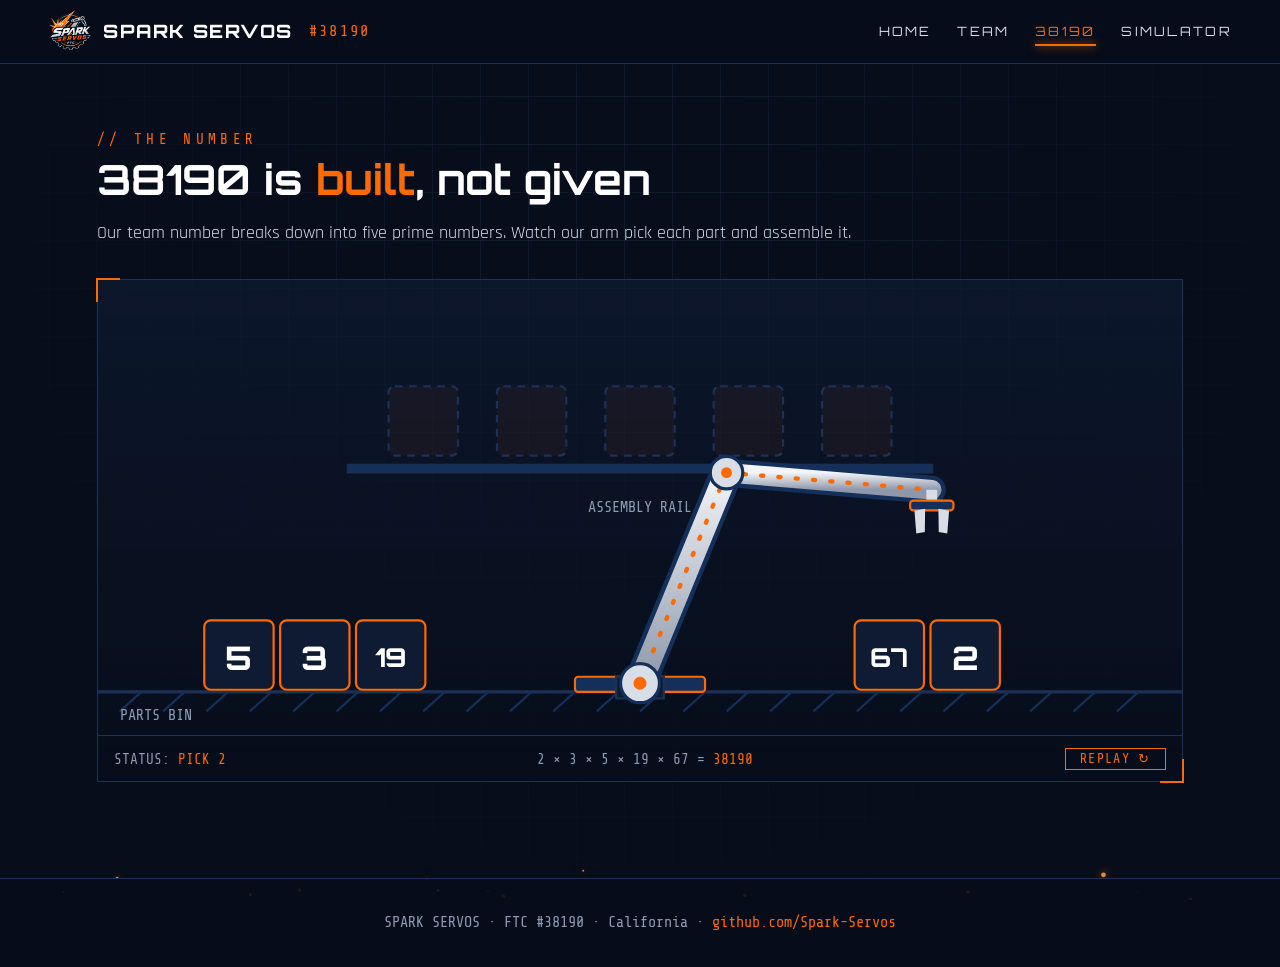
==== number.html @ 9294f1ab "Move team number to its own tab, add team teaser and BIOBUZZ simulator embed Co-Authored-By: Claude " ====
<!DOCTYPE html>
<html lang="en">
<head>
<meta charset="utf-8">
<meta name="viewport" content="width=device-width, initial-scale=1">
<title>38190 · Spark Servos FTC</title>
<meta name="description" content="Our team number, 38190, is 2 × 3 × 5 × 19 × 67. Watch our robot arm build it.">
<link rel="icon" href="assets/favicon.png">
<link rel="preconnect" href="https://fonts.googleapis.com">
<link rel="preconnect" href="https://fonts.gstatic.com" crossorigin>
<link href="https://fonts.googleapis.com/css2?family=Orbitron:wght@500;700;900&family=Rajdhani:wght@400;600&family=Share+Tech+Mono&display=swap" rel="stylesheet">
<link rel="stylesheet" href="css/style.css">
</head>
<body>
<div class="grid-bg"></div>
<canvas id="sparks"></canvas>

<header class="nav">
  <a class="brand" href="index.html"><img src="assets/logo.png" alt="Spark Servos logo">SPARK SERVOS<small>#38190</small></a>
  <ul class="links">
    <li><a href="index.html">Home</a></li>
    <li><a href="team.html">Team</a></li>
    <li><a class="active" href="number.html">38190</a></li>
    <li><a href="index.html#sim">Simulator</a></li>
  </ul>
</header>

<main>
  <section class="page-head-sec">
    <div class="wrap">
      <div class="reveal">
        <div class="eyebrow">// the number</div>
        <h2>38190 is <em>built</em>, not given</h2>
        <p>Our team number breaks down into five prime numbers. Watch our arm pick each part and assemble it.</p>
      </div>
      <div class="stage-wrap reveal">
        <svg id="stage" viewBox="0 0 1000 420" role="img" aria-label="Animated robot arm picking up prime-number tiles and placing them into slots to build 38190"></svg>
        <div class="stage-bar">
          <span>STATUS: <b id="status">IDLE</b></span>
          <span id="product">2 × 3 × 5 × 19 × 67 = <b>38190</b></span>
          <button id="replay" type="button">REPLAY ↻</button>
        </div>
      </div>
    </div>
  </section>
</main>

<footer>
  <div class="wrap">SPARK SERVOS · FTC #38190 · California · <a href="https://github.com/Spark-Servos">github.com/Spark-Servos</a></div>
</footer>

<script src="js/main.js"></script>
</body>
</html>
---- css/style.css ----
:root {
  --bg: #070d1a;
  --bg2: #0b1426;
  --panel: #0f1b33;
  --line: #1d3157;
  --navy: #14305a;
  --orange: #ff6a00;
  --orange2: #ffa23a;
  --silver: #d8dde6;
  --white: #ffffff;
  --muted: #8d9bb5;
  --display: 'Orbitron', 'Rajdhani', system-ui, sans-serif;
  --body: 'Rajdhani', system-ui, sans-serif;
  --mono: 'Share Tech Mono', ui-monospace, monospace;
}

* { box-sizing: border-box; margin: 0; padding: 0; }
html { scroll-behavior: smooth; }
body {
  background: var(--bg);
  color: var(--silver);
  font-family: var(--body);
  font-size: 1.15rem;
  line-height: 1.55;
  overflow-x: hidden;
}
a { color: inherit; text-decoration: none; }
img { max-width: 100%; display: block; }

/* background layers */
#sparks { position: fixed; inset: 0; z-index: 0; pointer-events: none; }
.grid-bg {
  position: fixed; inset: 0; z-index: 0; pointer-events: none;
  background-image:
    linear-gradient(rgba(29,49,87,.35) 1px, transparent 1px),
    linear-gradient(90deg, rgba(29,49,87,.35) 1px, transparent 1px);
  background-size: 48px 48px;
  mask-image: radial-gradient(ellipse at 50% 30%, #000 20%, transparent 75%);
  -webkit-mask-image: radial-gradient(ellipse at 50% 30%, #000 20%, transparent 75%);
  animation: gridmove 24s linear infinite;
}
@keyframes gridmove { to { background-position: 48px 48px, 48px 48px; } }
main, header, footer { position: relative; z-index: 1; }

/* nav */
.nav {
  position: sticky; top: 0; z-index: 50;
  display: flex; align-items: center; justify-content: space-between;
  padding: .6rem clamp(1rem, 4vw, 3rem);
  background: rgba(7,13,26,.82);
  backdrop-filter: blur(10px);
  border-bottom: 1px solid var(--line);
}
.brand { display: flex; align-items: center; gap: .7rem; font-family: var(--display); font-weight: 800; letter-spacing: .08em; color: var(--white); }
.brand img { width: 44px; height: 44px; transition: transform .6s; }
.brand:hover img { transform: rotate(360deg); }
.brand small { color: var(--orange); font-family: var(--mono); font-weight: 400; letter-spacing: .15em; margin-left: .3rem; }
.links { display: flex; gap: 1.6rem; list-style: none; }
.links a {
  font-family: var(--display); font-size: .8rem; letter-spacing: .18em; text-transform: uppercase;
  padding: .4rem 0; position: relative; color: var(--silver);
}
.links a::after {
  content: ''; position: absolute; left: 0; bottom: 0; height: 2px; width: 0; background: var(--orange);
  box-shadow: 0 0 10px var(--orange); transition: width .3s;
}
.links a:hover::after, .links a.active::after { width: 100%; }
.links a.active { color: var(--orange); }

/* buttons */
.btn {
  display: inline-block; font-family: var(--display); font-weight: 700; font-size: .85rem; letter-spacing: .16em; text-transform: uppercase;
  padding: .9rem 1.8rem; color: #111; background: linear-gradient(135deg, var(--orange2), var(--orange));
  clip-path: polygon(14px 0, 100% 0, calc(100% - 14px) 100%, 0 100%);
  transition: transform .2s, filter .2s;
}
.btn:hover { transform: translateY(-3px); filter: brightness(1.15) drop-shadow(0 0 12px var(--orange)); }
.btn.ghost { background: transparent; color: var(--white); box-shadow: inset 0 0 0 2px var(--orange); clip-path: none; }
.btn.ghost:hover { background: rgba(255,106,0,.12); }

/* layout */
.wrap { max-width: 1150px; margin: 0 auto; padding: 0 clamp(1rem, 4vw, 2rem); }
section { padding: clamp(3rem, 8vw, 6rem) 0; }
.eyebrow { font-family: var(--mono); color: var(--orange); letter-spacing: .3em; text-transform: uppercase; font-size: .9rem; }
h1, h2, h3 { font-family: var(--display); color: var(--white); line-height: 1.1; }
h2 { font-size: clamp(1.7rem, 4vw, 2.6rem); margin: .4rem 0 1rem; }
h2 em { font-style: normal; color: var(--orange); }

/* hero */
.hero { min-height: calc(100vh - 70px); display: flex; align-items: center; padding: 2rem 0 3rem; }
.hero .wrap { display: grid; grid-template-columns: 1.05fr 1fr; gap: 2rem; align-items: center; }
.hero h1 { font-size: clamp(2.3rem, 6vw, 4.4rem); margin: .6rem 0 1rem; }
.hero h1 span { color: var(--orange); text-shadow: 0 0 24px rgba(255,106,0,.55); }
.hero p { max-width: 34rem; color: var(--silver); }
.cta { display: flex; gap: 1rem; flex-wrap: wrap; margin-top: 2rem; }
.hero-art { position: relative; aspect-ratio: 1; max-width: 520px; width: 100%; justify-self: center; }
.hero-art .logo { position: absolute; inset: 9%; width: 82%; height: 82%; filter: drop-shadow(0 0 30px rgba(255,106,0,.35)); animation: float 5s ease-in-out infinite; }
@keyframes float { 50% { transform: translateY(-12px); } }
.ring { position: absolute; inset: 0; width: 100%; height: 100%; }
.ring.spin { animation: spin 40s linear infinite; }
.ring.spin.rev { animation-duration: 60s; animation-direction: reverse; }
@keyframes spin { to { transform: rotate(360deg); } }

/* glitch / boot text */
.typed::after { content: '▌'; color: var(--orange); animation: blink 1s steps(2) infinite; margin-left: 2px; }
@keyframes blink { 50% { opacity: 0; } }

/* stat bar */
.stats { display: grid; grid-template-columns: repeat(4, 1fr); gap: 1px; background: var(--line); border: 1px solid var(--line); margin-top: 3rem; }
.stat { background: var(--panel); padding: 1.2rem; text-align: center; }
.stat b { display: block; font-family: var(--display); font-size: 1.9rem; color: var(--orange); }
.stat span { font-family: var(--mono); font-size: .85rem; letter-spacing: .15em; color: var(--muted); text-transform: uppercase; }

/* reveal */
.reveal { opacity: 0; transform: translateY(40px); transition: opacity .8s, transform .8s cubic-bezier(.2,.8,.2,1); }
.reveal.in { opacity: 1; transform: none; }

/* cards */
.cards { display: grid; grid-template-columns: repeat(3, 1fr); gap: 1.4rem; margin-top: 2rem; }
.card {
  background: linear-gradient(160deg, var(--panel), var(--bg2));
  border: 1px solid var(--line); padding: 1.6rem; position: relative;
  clip-path: polygon(0 0, calc(100% - 22px) 0, 100% 22px, 100% 100%, 0 100%);
  transition: transform .3s, border-color .3s, box-shadow .3s;
}
.card:hover { transform: translateY(-6px); border-color: var(--orange); box-shadow: 0 10px 40px rgba(255,106,0,.15); }
.card h3 { font-size: 1.05rem; letter-spacing: .1em; margin-bottom: .6rem; color: var(--orange); }
.card .ico { width: 44px; height: 44px; margin-bottom: 1rem; color: var(--orange); }

/* pick & place stage */
.stage-wrap { background: linear-gradient(180deg, rgba(15,27,51,.7), rgba(7,13,26,.9)); border: 1px solid var(--line); position: relative; margin-top: 2rem; }
.stage-wrap::before, .stage-wrap::after { content: ''; position: absolute; width: 22px; height: 22px; border: 2px solid var(--orange); }
.stage-wrap::before { top: -2px; left: -2px; border-right: 0; border-bottom: 0; }
.stage-wrap::after { bottom: -2px; right: -2px; border-left: 0; border-top: 0; }
#stage { width: 100%; height: auto; display: block; }
.stage-bar { display: flex; justify-content: space-between; gap: 1rem; flex-wrap: wrap; padding: .7rem 1rem; border-top: 1px solid var(--line); font-family: var(--mono); font-size: .9rem; color: var(--muted); }
.stage-bar b { color: var(--orange); font-weight: 400; }
.stage-bar button {
  background: none; border: 1px solid var(--orange); color: var(--orange); font-family: var(--mono); padding: .15rem .9rem; cursor: pointer; letter-spacing: .1em;
}
.stage-bar button:hover { background: var(--orange); color: #111; }
.tile rect { fill: var(--panel); stroke: var(--orange); stroke-width: 2; }
.tile text { font-family: var(--display); font-weight: 800; fill: var(--white); text-anchor: middle; dominant-baseline: central; }
.slot rect { fill: rgba(255,106,0,.05); stroke: var(--line); stroke-width: 2; stroke-dasharray: 7 6; }
.slot text { font-family: var(--mono); fill: var(--muted); text-anchor: middle; font-size: 14px; }

/* team */
.page-head { padding: 4rem 0 1rem; text-align: center; }
.page-head h1 { font-size: clamp(2rem, 6vw, 3.6rem); margin: .5rem 0; }
.page-head p { color: var(--muted); max-width: 36rem; margin: 0 auto; }
.team { display: flex; flex-wrap: wrap; justify-content: center; gap: 3.2rem 1.4rem; padding-top: 6rem; }
.member { position: relative; flex: 0 0 calc((100% - 4.2rem) / 4); }
.member .claw {
  position: absolute; left: 50%; top: -90px; width: 46px; margin-left: -23px; z-index: 3; pointer-events: none;
  transform: translateY(-260px); opacity: 0;
}
.member .claw .cable { position: absolute; left: 50%; bottom: 100%; width: 2px; height: 600px; margin-left: -1px; background: linear-gradient(var(--line), var(--silver)); }
.member.in .claw { animation: clawdrop 2.4s cubic-bezier(.5,0,.3,1) forwards; }
.member .card { opacity: 0; transform: translateY(-120px) rotate(-4deg); text-align: center; padding: 2rem 1rem 1.5rem; }
.member.in .card { animation: carddrop 1.1s cubic-bezier(.3,1.4,.5,1) .9s forwards; }
@keyframes clawdrop {
  0% { transform: translateY(-260px); opacity: 1; }
  38% { transform: translateY(0); opacity: 1; }
  50% { transform: translateY(0); opacity: 1; }
  99% { transform: translateY(-260px); opacity: 1; }
  100% { transform: translateY(-260px); opacity: 0; }
}
@keyframes carddrop { to { opacity: 1; transform: none; } }
.claw .jaw { transform-origin: 50% 0; }
.member.in .claw .jawL { animation: jawL 2.4s forwards; }
.member.in .claw .jawR { animation: jawR 2.4s forwards; }
@keyframes jawL { 0%,30% { transform: rotate(8deg); } 40%,50% { transform: rotate(-26deg); } 70%,100% { transform: rotate(8deg); } }
@keyframes jawR { 0%,30% { transform: rotate(-8deg); } 40%,50% { transform: rotate(26deg); } 70%,100% { transform: rotate(-8deg); } }
.member.in:hover .card { transform: translateY(-6px); }
.dial { width: 110px; height: 110px; margin: 0 auto 1rem; position: relative; }
.dial svg { width: 100%; height: 100%; }
.dial .needle { transform-origin: 50px 50px; transition: transform 1s cubic-bezier(.3,1.5,.5,1); }
.member:hover .dial .needle { transform: rotate(var(--hover, 120deg)); }
.dial .initial { position: absolute; inset: 0; display: grid; place-items: center; font-family: var(--display); font-weight: 800; font-size: 2rem; color: var(--white); }
.member h3 { font-size: 1.25rem; letter-spacing: .08em; }
.member .grade { font-family: var(--mono); color: var(--orange); letter-spacing: .12em; margin-top: .2rem; }
.member .id { position: absolute; top: .6rem; left: .9rem; font-family: var(--mono); font-size: .8rem; color: var(--muted); }
.member .bar { height: 3px; background: var(--line); margin-top: 1rem; overflow: hidden; }
.member .bar i { display: block; height: 100%; width: 0; background: linear-gradient(90deg, var(--orange), var(--orange2)); transition: width 1.6s 2s; }
.member.in .bar i { width: var(--w); }

/* number factor */
.eq { display: flex; flex-wrap: wrap; align-items: center; justify-content: center; gap: .6rem; font-family: var(--display); font-weight: 800; font-size: clamp(1.4rem, 4vw, 2.6rem); color: var(--white); margin-top: 1.5rem; }
.eq .op { color: var(--orange); }

footer { border-top: 1px solid var(--line); padding: 2rem 0; text-align: center; font-family: var(--mono); color: var(--muted); font-size: .95rem; background: rgba(7,13,26,.9); }
footer a { color: var(--orange); }

/* responsive */
@media (max-width: 900px) {
  .hero .wrap { grid-template-columns: 1fr; text-align: center; }
  .hero p { margin: 0 auto; }
  .cta { justify-content: center; }
  .hero-art { max-width: 340px; order: -1; }
  .cards { grid-template-columns: 1fr; }
  .member { flex-basis: calc((100% - 1.4rem) / 2); }
  .stats { grid-template-columns: repeat(2, 1fr); }
}
@media (max-width: 520px) {
  .links { gap: .9rem; }
  .brand small { display: none; }
  .member { flex-basis: 100%; }
}
@media (prefers-reduced-motion: reduce) {
  *, *::before, *::after { animation-duration: .01ms !important; animation-iteration-count: 1 !important; transition-duration: .01ms !important; }
  .reveal, .member .card { opacity: 1 !important; transform: none !important; }
  .member .claw { display: none; }
}

/* teaser chips + simulator embed */
.chips { display: flex; flex-wrap: wrap; gap: .7rem; margin-top: 1.6rem; }
.chips span { font-family: var(--display); font-size: .85rem; letter-spacing: .12em; text-transform: uppercase; color: var(--white); padding: .5rem 1.1rem; border: 1px solid var(--line); background: var(--panel); clip-path: polygon(10px 0, 100% 0, calc(100% - 10px) 100%, 0 100%); transition: .25s; }
.chips span:hover { border-color: var(--orange); color: var(--orange); transform: translateY(-3px); }
.chips span:nth-child(4) { color: var(--orange); }
#team-teaser .cta { margin-top: 2rem; }
iframe.sim { display: block; width: 100%; height: min(75vh, 640px); min-height: 380px; border: 0; background: #000; }
.stage-bar a.open { color: var(--orange); letter-spacing: .1em; }
.stage-bar a.open:hover { text-decoration: underline; }
.page-head-sec { padding-top: 4rem; }
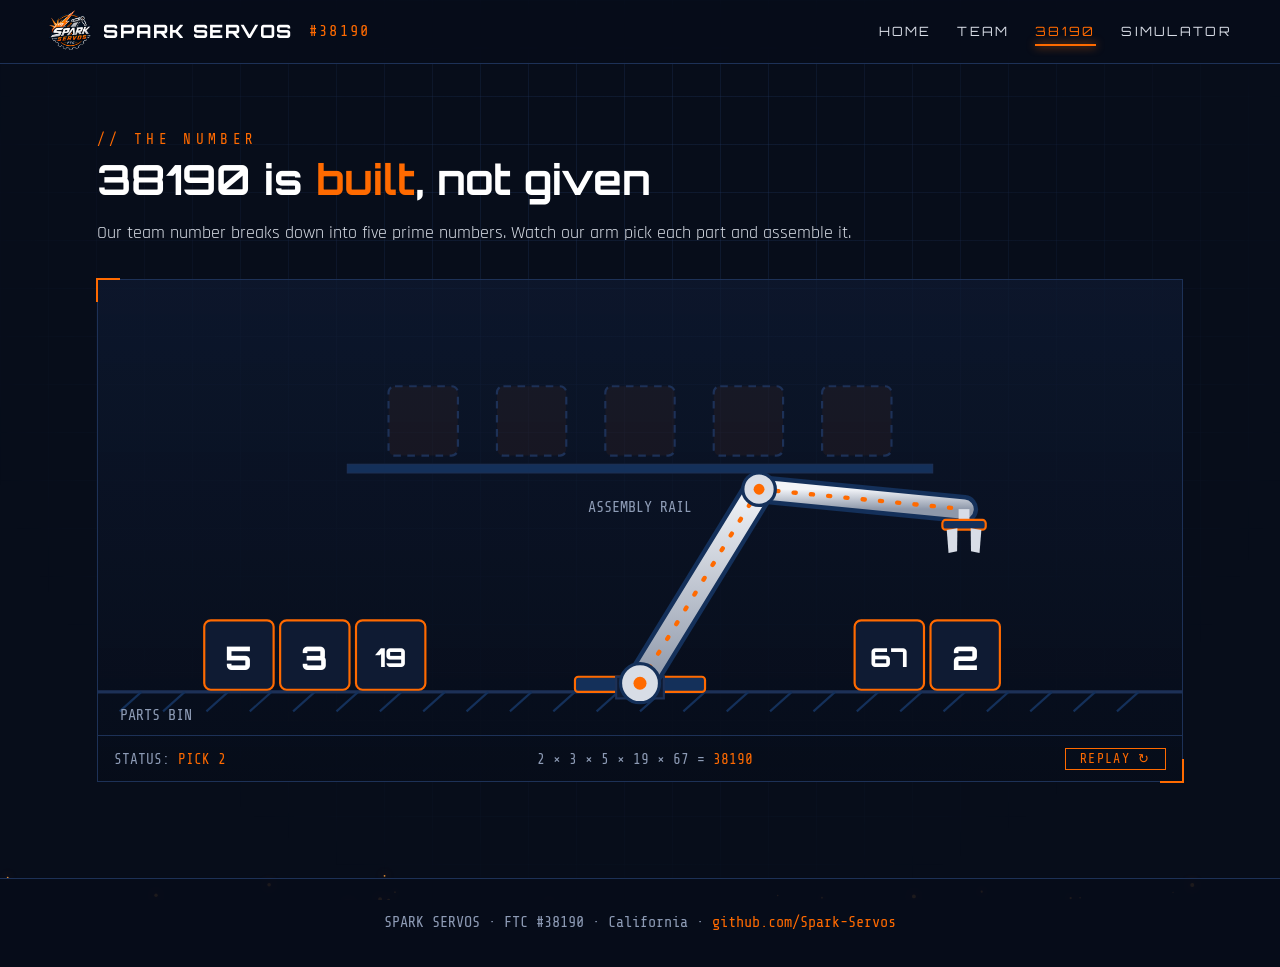
==== commit c86a0105: "Enlarge simulator embed, add fullscreen button, fix mobile nav overflow Co-Authored-By: Claude Sonne" ====
--- a/number.html
+++ b/number.html
@@ -16,7 +16,7 @@
 <canvas id="sparks"></canvas>
 
 <header class="nav">
-  <a class="brand" href="index.html"><img src="assets/logo.png" alt="Spark Servos logo">SPARK SERVOS<small>#38190</small></a>
+  <a class="brand" href="index.html"><img src="assets/logo.png" alt="Spark Servos logo"><span>SPARK SERVOS</span><small>#38190</small></a>
   <ul class="links">
     <li><a href="index.html">Home</a></li>
     <li><a href="team.html">Team</a></li>
--- a/css/style.css
+++ b/css/style.css
@@ -87,7 +87,7 @@
 h2 em { font-style: normal; color: var(--orange); }
 
 /* hero */
-.hero { min-height: calc(100vh - 70px); display: flex; align-items: center; padding: 2rem 0 3rem; }
+.hero { overflow-x: clip; min-height: calc(100vh - 70px); display: flex; align-items: center; padding: 2rem 0 3rem; }
 .hero .wrap { display: grid; grid-template-columns: 1.05fr 1fr; gap: 2rem; align-items: center; }
 .hero h1 { font-size: clamp(2.3rem, 6vw, 4.4rem); margin: .6rem 0 1rem; }
 .hero h1 span { color: var(--orange); text-shadow: 0 0 24px rgba(255,106,0,.55); }
@@ -203,7 +203,8 @@
 }
 @media (max-width: 520px) {
   .links { gap: .9rem; }
-  .brand small { display: none; }
+  .brand small, .brand span { display: none; }
+  .links a { font-size: .7rem; letter-spacing: .1em; }
   .member { flex-basis: 100%; }
 }
 @media (prefers-reduced-motion: reduce) {
@@ -216,9 +217,14 @@
 .chips { display: flex; flex-wrap: wrap; gap: .7rem; margin-top: 1.6rem; }
 .chips span { font-family: var(--display); font-size: .85rem; letter-spacing: .12em; text-transform: uppercase; color: var(--white); padding: .5rem 1.1rem; border: 1px solid var(--line); background: var(--panel); clip-path: polygon(10px 0, 100% 0, calc(100% - 10px) 100%, 0 100%); transition: .25s; }
 .chips span:hover { border-color: var(--orange); color: var(--orange); transform: translateY(-3px); }
-.chips span:nth-child(4) { color: var(--orange); }
+.chips span:nth-child(4), .chips span:nth-child(5), .chips span:nth-child(6) { color: var(--orange); }
 #team-teaser .cta { margin-top: 2rem; }
-iframe.sim { display: block; width: 100%; height: min(75vh, 640px); min-height: 380px; border: 0; background: #000; }
+#sim .wrap.wide { max-width: 1600px; }
+iframe.sim { display: block; width: 100%; height: max(640px, calc(100vh - 150px)); border: 0; background: #000; }
+.sim-wrap:fullscreen { display: flex; flex-direction: column; background: #000; margin: 0; }
+.sim-wrap:fullscreen iframe.sim { flex: 1; height: auto; }
+.sim-wrap:fullscreen::before, .sim-wrap:fullscreen::after { display: none; }
+.stage-bar span:last-child { display: flex; gap: 1.2rem; align-items: center; }
 .stage-bar a.open { color: var(--orange); letter-spacing: .1em; }
 .stage-bar a.open:hover { text-decoration: underline; }
 .page-head-sec { padding-top: 4rem; }
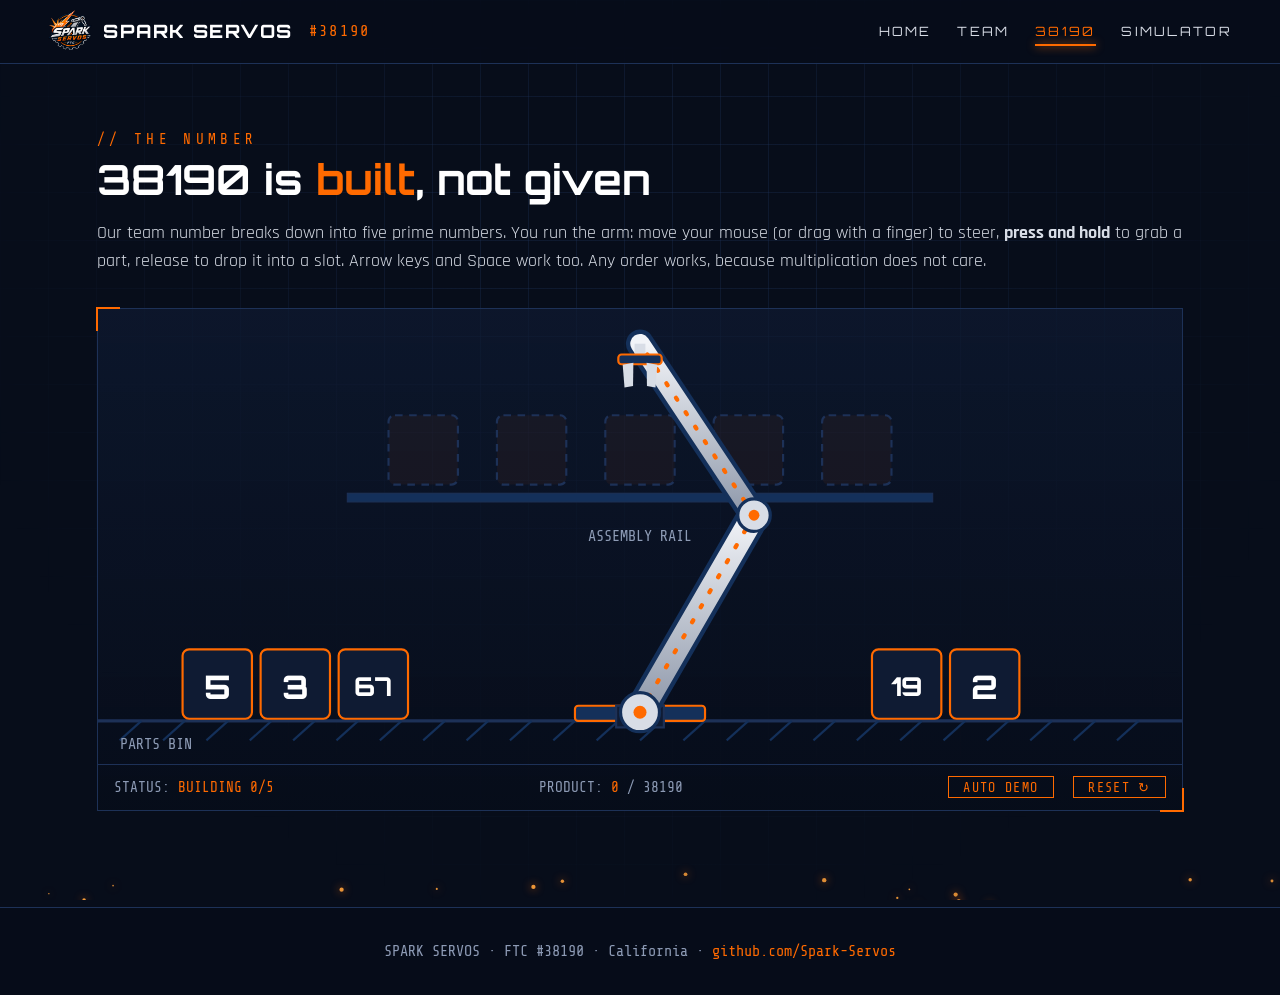
==== commit cb641fc9: "Make the number-page robot arm human controlled (mouse/touch/keyboard), keep auto demo Co-Authored-B" ====
--- a/number.html
+++ b/number.html
@@ -31,14 +31,14 @@
       <div class="reveal">
         <div class="eyebrow">// the number</div>
         <h2>38190 is <em>built</em>, not given</h2>
-        <p>Our team number breaks down into five prime numbers. Watch our arm pick each part and assemble it.</p>
+        <p>Our team number breaks down into five prime numbers. You run the arm: move your mouse (or drag with a finger) to steer, <b>press and hold</b> to grab a part, release to drop it into a slot. Arrow keys and Space work too. Any order works, because multiplication does not care.</p>
       </div>
       <div class="stage-wrap reveal">
-        <svg id="stage" viewBox="0 0 1000 420" role="img" aria-label="Animated robot arm picking up prime-number tiles and placing them into slots to build 38190"></svg>
+        <svg id="stage" tabindex="0" viewBox="0 0 1000 420" role="img" aria-label="Animated robot arm picking up prime-number tiles and placing them into slots to build 38190"></svg>
         <div class="stage-bar">
           <span>STATUS: <b id="status">IDLE</b></span>
-          <span id="product">2 × 3 × 5 × 19 × 67 = <b>38190</b></span>
-          <button id="replay" type="button">REPLAY ↻</button>
+          <span id="product"></span>
+          <span class="btns"><button id="demo" type="button">AUTO DEMO</button> <button id="reset" type="button">RESET ↻</button></span>
         </div>
       </div>
     </div>
--- a/css/style.css
+++ b/css/style.css
@@ -228,3 +228,9 @@
 .stage-bar a.open { color: var(--orange); letter-spacing: .1em; }
 .stage-bar a.open:hover { text-decoration: underline; }
 .page-head-sec { padding-top: 4rem; }
+
+/* human-controlled arm */
+#stage { touch-action: none; cursor: crosshair; user-select: none; -webkit-user-select: none; }
+#stage:focus-visible { outline: 2px solid var(--orange); outline-offset: -2px; }
+.stage-bar .btns { display: flex; gap: .6rem; }
+.slot rect { transition: fill .15s, stroke .15s; }
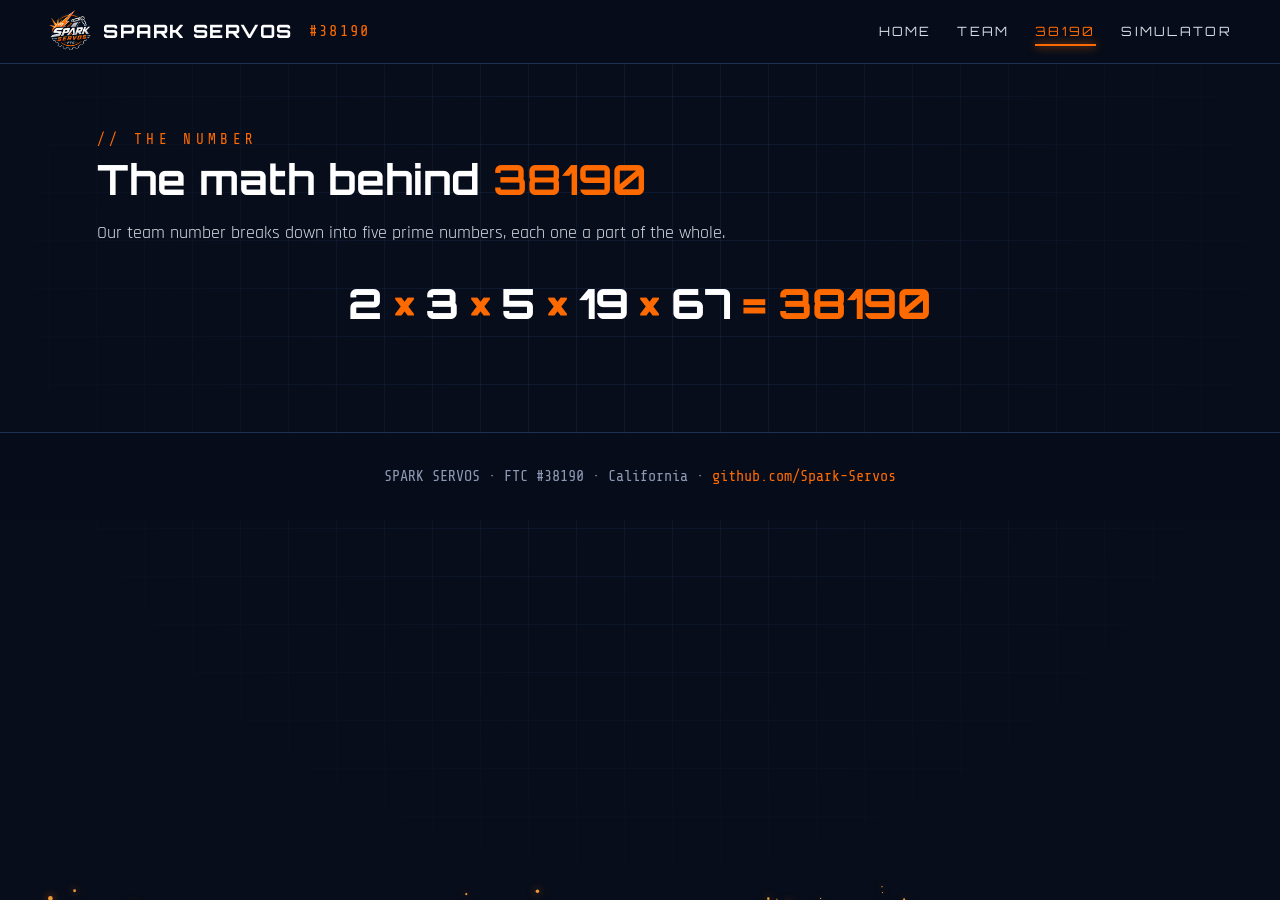
==== commit 3f014a4f: "Remove the robot arm from the number page; show a static factorization Co-Authored-By: Claude Sonnet" ====
--- a/number.html
+++ b/number.html
@@ -30,16 +30,11 @@
     <div class="wrap">
       <div class="reveal">
         <div class="eyebrow">// the number</div>
-        <h2>38190 is <em>built</em>, not given</h2>
-        <p>Our team number breaks down into five prime numbers. You run the arm: move your mouse (or drag with a finger) to steer, <b>press and hold</b> to grab a part, release to drop it into a slot. Arrow keys and Space work too. Any order works, because multiplication does not care.</p>
+        <h2>The math behind <em>38190</em></h2>
+        <p>Our team number breaks down into five prime numbers, each one a part of the whole.</p>
       </div>
-      <div class="stage-wrap reveal">
-        <svg id="stage" tabindex="0" viewBox="0 0 1000 420" role="img" aria-label="Animated robot arm picking up prime-number tiles and placing them into slots to build 38190"></svg>
-        <div class="stage-bar">
-          <span>STATUS: <b id="status">IDLE</b></span>
-          <span id="product"></span>
-          <span class="btns"><button id="demo" type="button">AUTO DEMO</button> <button id="reset" type="button">RESET ↻</button></span>
-        </div>
+      <div class="eq reveal" aria-label="2 times 3 times 5 times 19 times 67 equals 38190">
+        <span>2</span><span class="op">×</span><span>3</span><span class="op">×</span><span>5</span><span class="op">×</span><span>19</span><span class="op">×</span><span>67</span><span class="op">=</span><span class="op">38190</span>
       </div>
     </div>
   </section>
--- a/css/style.css
+++ b/css/style.css
@@ -127,22 +127,16 @@
 .card h3 { font-size: 1.05rem; letter-spacing: .1em; margin-bottom: .6rem; color: var(--orange); }
 .card .ico { width: 44px; height: 44px; margin-bottom: 1rem; color: var(--orange); }
 
-/* pick & place stage */
 .stage-wrap { background: linear-gradient(180deg, rgba(15,27,51,.7), rgba(7,13,26,.9)); border: 1px solid var(--line); position: relative; margin-top: 2rem; }
 .stage-wrap::before, .stage-wrap::after { content: ''; position: absolute; width: 22px; height: 22px; border: 2px solid var(--orange); }
 .stage-wrap::before { top: -2px; left: -2px; border-right: 0; border-bottom: 0; }
 .stage-wrap::after { bottom: -2px; right: -2px; border-left: 0; border-top: 0; }
-#stage { width: 100%; height: auto; display: block; }
 .stage-bar { display: flex; justify-content: space-between; gap: 1rem; flex-wrap: wrap; padding: .7rem 1rem; border-top: 1px solid var(--line); font-family: var(--mono); font-size: .9rem; color: var(--muted); }
 .stage-bar b { color: var(--orange); font-weight: 400; }
 .stage-bar button {
   background: none; border: 1px solid var(--orange); color: var(--orange); font-family: var(--mono); padding: .15rem .9rem; cursor: pointer; letter-spacing: .1em;
 }
 .stage-bar button:hover { background: var(--orange); color: #111; }
-.tile rect { fill: var(--panel); stroke: var(--orange); stroke-width: 2; }
-.tile text { font-family: var(--display); font-weight: 800; fill: var(--white); text-anchor: middle; dominant-baseline: central; }
-.slot rect { fill: rgba(255,106,0,.05); stroke: var(--line); stroke-width: 2; stroke-dasharray: 7 6; }
-.slot text { font-family: var(--mono); fill: var(--muted); text-anchor: middle; font-size: 14px; }
 
 /* team */
 .page-head { padding: 4rem 0 1rem; text-align: center; }
@@ -151,13 +145,13 @@
 .team { display: flex; flex-wrap: wrap; justify-content: center; gap: 3.2rem 1.4rem; padding-top: 6rem; }
 .member { position: relative; flex: 0 0 calc((100% - 4.2rem) / 4); }
 .member .claw {
-  position: absolute; left: 50%; top: -90px; width: 46px; margin-left: -23px; z-index: 3; pointer-events: none;
+  position: absolute; left: 50%; top: -84px; width: 46px; margin-left: -23px; z-index: 3; pointer-events: none;
   transform: translateY(-260px); opacity: 0;
 }
 .member .claw .cable { position: absolute; left: 50%; bottom: 100%; width: 2px; height: 600px; margin-left: -1px; background: linear-gradient(var(--line), var(--silver)); }
 .member.in .claw { animation: clawdrop 2.4s cubic-bezier(.5,0,.3,1) forwards; }
 .member .card { opacity: 0; transform: translateY(-120px) rotate(-4deg); text-align: center; padding: 2rem 1rem 1.5rem; }
-.member.in .card { animation: carddrop 1.1s cubic-bezier(.3,1.4,.5,1) .9s forwards; }
+.member.in .card { opacity: 1; transform: none; animation: carddrop 2.4s backwards; }
 @keyframes clawdrop {
   0% { transform: translateY(-260px); opacity: 1; }
   38% { transform: translateY(0); opacity: 1; }
@@ -165,12 +159,20 @@
   99% { transform: translateY(-260px); opacity: 1; }
   100% { transform: translateY(-260px); opacity: 0; }
 }
-@keyframes carddrop { to { opacity: 1; transform: none; } }
+/* the claw carries the card down, lets go at 38-50%, then retracts empty */
+@keyframes carddrop {
+  0% { opacity: 0; transform: translateY(-274px); }
+  10% { opacity: 0; }
+  30% { opacity: 1; }
+  38% { opacity: 1; transform: translateY(-14px); animation-timing-function: cubic-bezier(.3,1.7,.5,1); }
+  50%, 100% { opacity: 1; transform: translateY(0); }
+}
 .claw .jaw { transform-origin: 50% 0; }
-.member.in .claw .jawL { animation: jawL 2.4s forwards; }
-.member.in .claw .jawR { animation: jawR 2.4s forwards; }
-@keyframes jawL { 0%,30% { transform: rotate(8deg); } 40%,50% { transform: rotate(-26deg); } 70%,100% { transform: rotate(8deg); } }
-@keyframes jawR { 0%,30% { transform: rotate(-8deg); } 40%,50% { transform: rotate(26deg); } 70%,100% { transform: rotate(-8deg); } }
+.member.in .claw .jawL { animation: jawL 2.4s both; }
+.member.in .claw .jawR { animation: jawR 2.4s both; }
+/* closed = gripping, open = released */
+@keyframes jawL { 0%,36% { transform: rotate(-12deg); } 40%,48% { transform: rotate(16deg); } 58%,100% { transform: rotate(-12deg); } }
+@keyframes jawR { 0%,36% { transform: rotate(12deg); } 40%,48% { transform: rotate(-16deg); } 58%,100% { transform: rotate(12deg); } }
 .member.in:hover .card { transform: translateY(-6px); }
 .dial { width: 110px; height: 110px; margin: 0 auto 1rem; position: relative; }
 .dial svg { width: 100%; height: 100%; }
@@ -229,8 +231,3 @@
 .stage-bar a.open:hover { text-decoration: underline; }
 .page-head-sec { padding-top: 4rem; }
 
-/* human-controlled arm */
-#stage { touch-action: none; cursor: crosshair; user-select: none; -webkit-user-select: none; }
-#stage:focus-visible { outline: 2px solid var(--orange); outline-offset: -2px; }
-.stage-bar .btns { display: flex; gap: .6rem; }
-.slot rect { transition: fill .15s, stroke .15s; }
